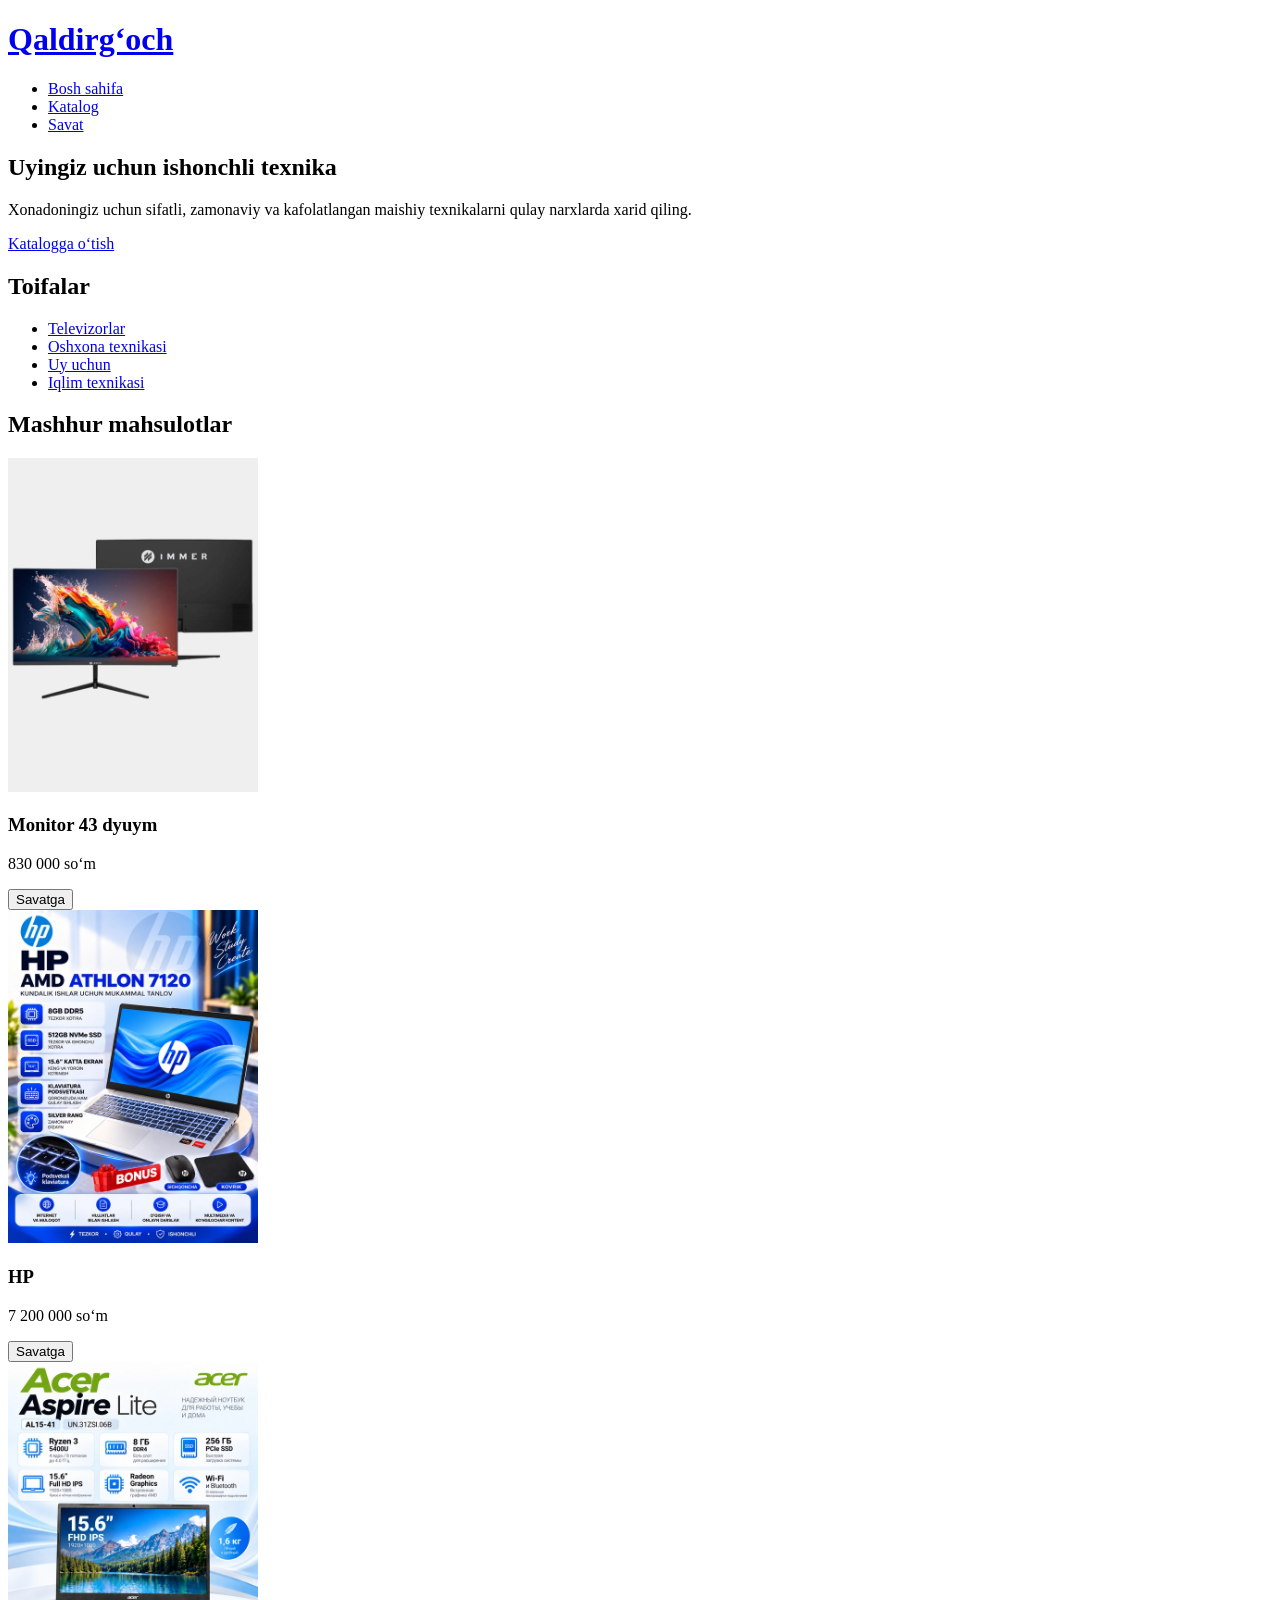
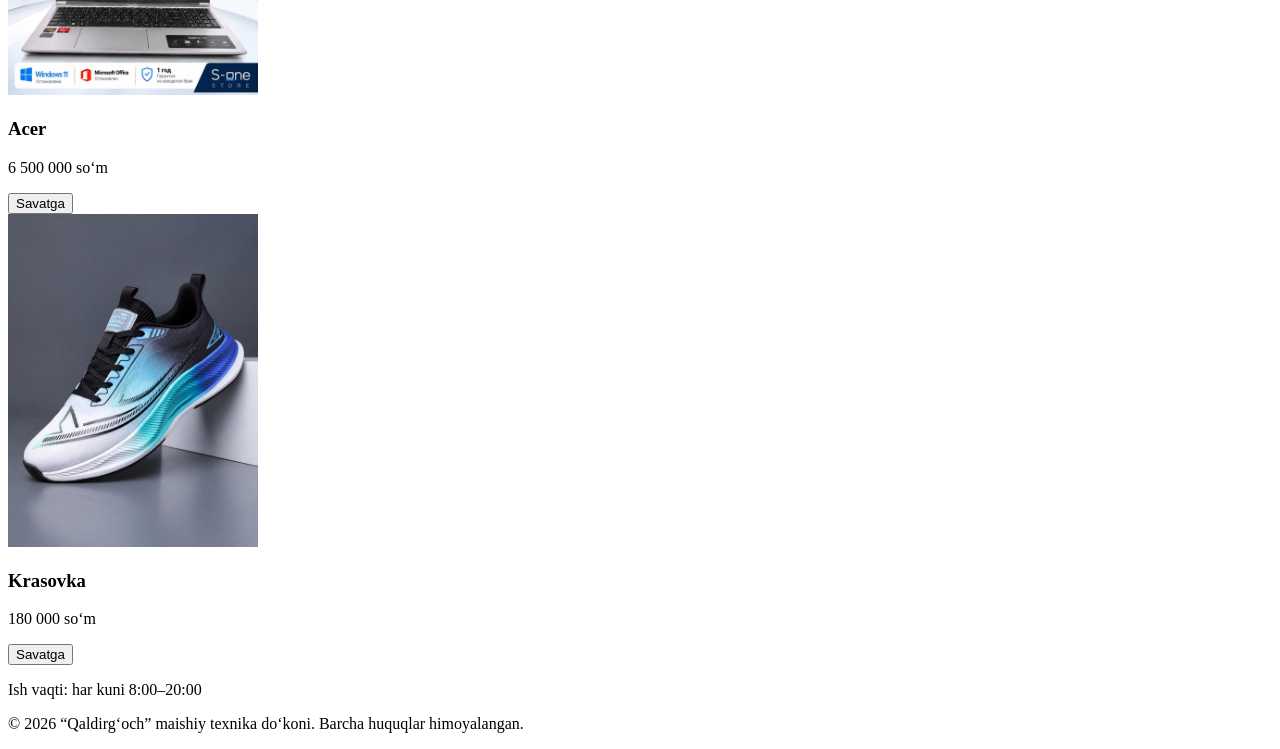
==== index.html @ 7d90907d "html qismi yakunlandi" ====
<!DOCTYPE html>
<html lang="uz">
<head>
    <meta charset="UTF-8">
    <meta name="viewport" content="width=device-width, initial-scale=1.0">
    <title>Qaldirg‘och — Maishiy texnika do‘koni</title>
</head>
<body>

    <!-- Header qismi -->
    <header>
        <h1><a href="index.html">Qaldirg‘och</a></h1>
        <nav>
            <ul>
                <li><a href="index.html">Bosh sahifa</a></li>
                <li><a href="katalog.html">Katalog</a></li>
                <li><a href="savat.html">Savat</a></li>
            </ul>
        </nav>
    </header>

    <!-- Asosiy mazmun -->
    <main>
        <!-- Banner bo'limi -->
        <section>
            <h2>Uyingiz uchun ishonchli texnika</h2>
            <p>Xonadoningiz uchun sifatli, zamonaviy va kafolatlangan maishiy texnikalarni qulay narxlarda xarid qiling.</p>
            <a href="katalog.html">Katalogga o‘tish</a>
        </section>

        <!-- Toifalar bo'limi -->
        <section>
            <h2>Toifalar</h2>
            <ul>
                <li><a href="katalog.html?category=televizorlar">Televizorlar</a></li>
                <li><a href="katalog.html?category=oshxona">Oshxona texnikasi</a></li>
                <li><a href="katalog.html?category=uy-uchun">Uy uchun</a></li>
                <li><a href="katalog.html?category=iqlim">Iqlim texnikasi</a></li>
            </ul>
        </section>

        <!-- Mashhur mahsulotlar bo'limi -->
        <section>
            <h2>Mashhur mahsulotlar</h2>

            <!-- 1-mahsulot -->
            <article>
                <img src="rasmlar/monitor.png" alt="Monitor 43 dyuym" width="250">
                <h3>Monitor 43 dyuym</h3>
                <p>830 000 so‘m</p>
                <button type="button">Savatga</button>
            </article>

            <!-- 2-mahsulot -->
            <article>
                <img src="rasmlar/hp.png" alt="HP noutbuki" width="250">
                <h3>HP</h3>
                <p>7 200 000 so‘m</p>
                <button type="button">Savatga</button>
            </article>

            <!-- 3-mahsulot -->
            <article>
                <img src="rasmlar/acer-8-256.png" alt="Acer noutbuki" width="250">
                <h3>Acer</h3>
                <p>6 500 000 so‘m</p>
                <button type="button">Savatga</button>
            </article>

            <!-- 4-mahsulot -->
            <article>
                <img src="rasmlar/krasovka.png" alt="Krasovka" width="250">
                <h3>Krasovka</h3>
                <p>180 000 so‘m</p>
                <button type="button">Savatga</button>
            </article>
        </section>
    </main>

    <!-- Footer qismi -->
    <footer>
        <p>Ish vaqti: har kuni 8:00–20:00</p>
        <p>&copy; 2026 “Qaldirg‘och” maishiy texnika do‘koni. Barcha huquqlar himoyalangan.</p>
    </footer>

</body>
</html>
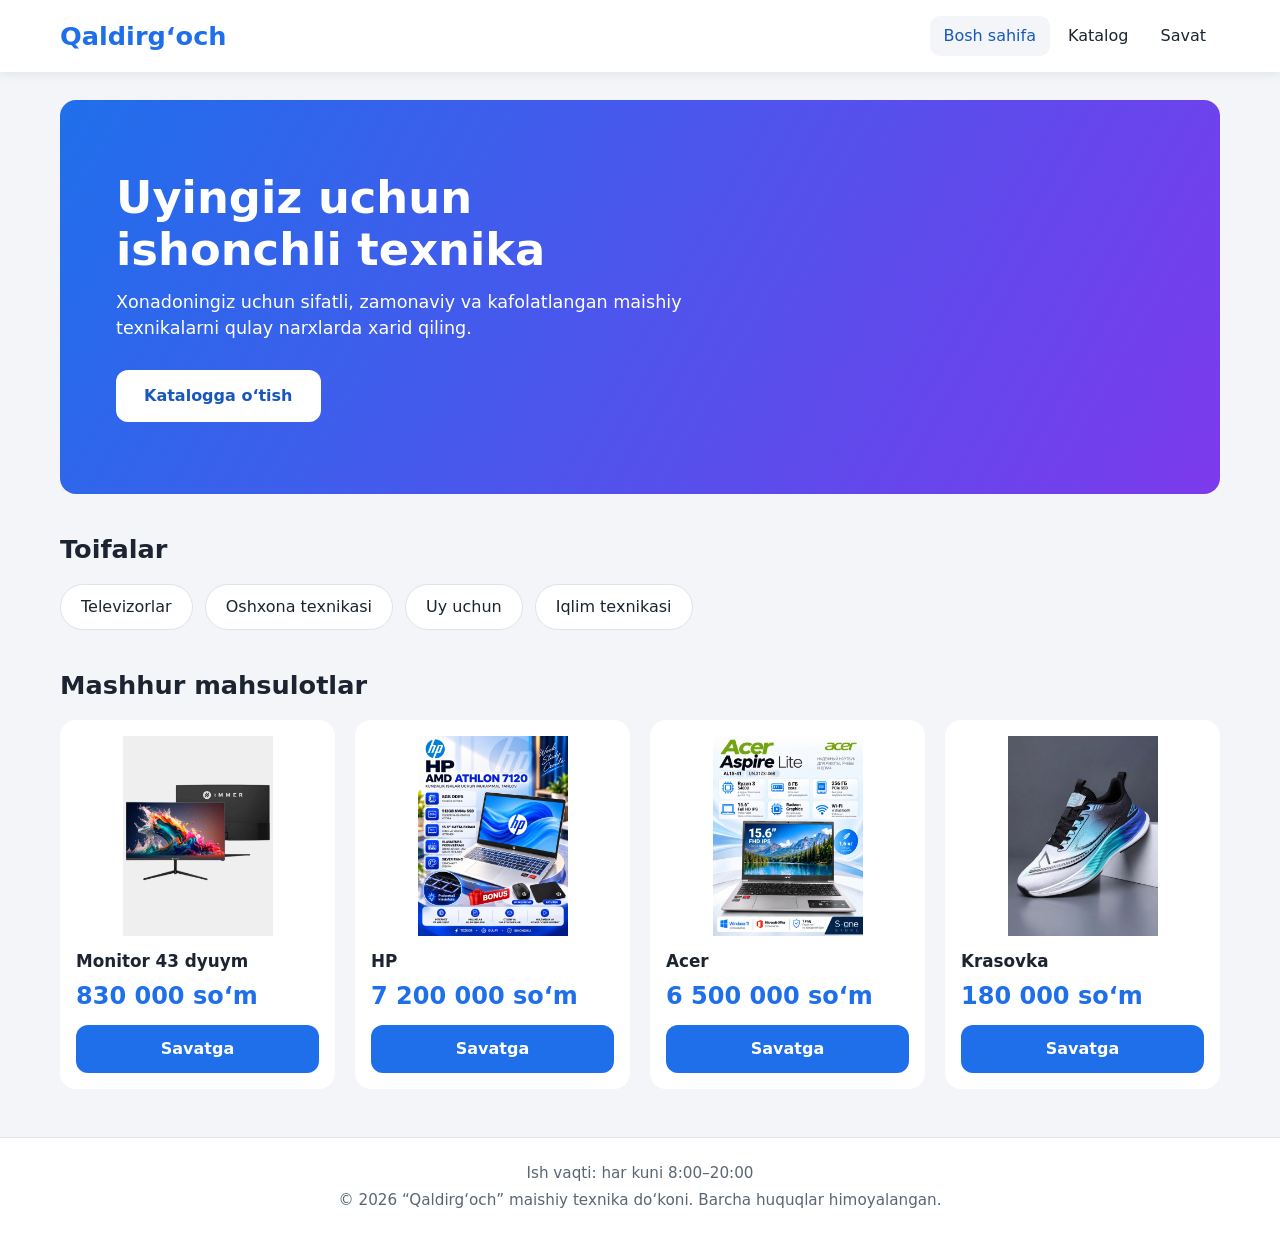
==== commit 3721b66c: "css qo'shildi" ====
--- a/index.html
+++ b/index.html
@@ -4,15 +4,16 @@
     <meta charset="UTF-8">
     <meta name="viewport" content="width=device-width, initial-scale=1.0">
     <title>Qaldirg‘och — Maishiy texnika do‘koni</title>
+    <link rel="stylesheet" href="style.css">
 </head>
 <body>
 
     <!-- Header qismi -->
-    <header>
-        <h1><a href="index.html">Qaldirg‘och</a></h1>
+    <header class="header">
+        <h1 class="logo"><a href="index.html">Qaldirg‘och</a></h1>
         <nav>
-            <ul>
-                <li><a href="index.html">Bosh sahifa</a></li>
+            <ul class="menyu">
+                <li><a href="index.html" aria-current="page">Bosh sahifa</a></li>
                 <li><a href="katalog.html">Katalog</a></li>
                 <li><a href="savat.html">Savat</a></li>
             </ul>
@@ -20,18 +21,18 @@
     </header>
 
     <!-- Asosiy mazmun -->
-    <main>
+    <main class="asosiy">
         <!-- Banner bo'limi -->
-        <section>
-            <h2>Uyingiz uchun ishonchli texnika</h2>
-            <p>Xonadoningiz uchun sifatli, zamonaviy va kafolatlangan maishiy texnikalarni qulay narxlarda xarid qiling.</p>
-            <a href="katalog.html">Katalogga o‘tish</a>
+        <section class="banner">
+            <h2 class="banner-sarlavha">Uyingiz uchun ishonchli texnika</h2>
+            <p class="banner-matn">Xonadoningiz uchun sifatli, zamonaviy va kafolatlangan maishiy texnikalarni qulay narxlarda xarid qiling.</p>
+            <a class="banner-tugma" href="katalog.html">Katalogga o‘tish</a>
         </section>
 
         <!-- Toifalar bo'limi -->
-        <section>
-            <h2>Toifalar</h2>
-            <ul>
+        <section class="bolim">
+            <h2 class="bolim-sarlavha">Toifalar</h2>
+            <ul class="toifalar">
                 <li><a href="katalog.html?category=televizorlar">Televizorlar</a></li>
                 <li><a href="katalog.html?category=oshxona">Oshxona texnikasi</a></li>
                 <li><a href="katalog.html?category=uy-uchun">Uy uchun</a></li>
@@ -40,45 +41,47 @@
         </section>
 
         <!-- Mashhur mahsulotlar bo'limi -->
-        <section>
-            <h2>Mashhur mahsulotlar</h2>
+        <section class="bolim">
+            <h2 class="bolim-sarlavha">Mashhur mahsulotlar</h2>
 
-            <!-- 1-mahsulot -->
-            <article>
-                <img src="rasmlar/monitor.png" alt="Monitor 43 dyuym" width="250">
-                <h3>Monitor 43 dyuym</h3>
-                <p>830 000 so‘m</p>
-                <button type="button">Savatga</button>
-            </article>
+            <div class="mahsulotlar">
+                <!-- 1-mahsulot -->
+                <article class="kartochka">
+                    <img class="kartochka-rasm" src="rasmlar/monitor.png" alt="Monitor 43 dyuym" width="250">
+                    <h3 class="kartochka-nomi">Monitor 43 dyuym</h3>
+                    <p class="narx">830 000 so‘m</p>
+                    <button class="tugma" type="button">Savatga</button>
+                </article>
 
-            <!-- 2-mahsulot -->
-            <article>
-                <img src="rasmlar/hp.png" alt="HP noutbuki" width="250">
-                <h3>HP</h3>
-                <p>7 200 000 so‘m</p>
-                <button type="button">Savatga</button>
-            </article>
+                <!-- 2-mahsulot -->
+                <article class="kartochka">
+                    <img class="kartochka-rasm" src="rasmlar/hp.png" alt="HP noutbuki" width="250">
+                    <h3 class="kartochka-nomi">HP</h3>
+                    <p class="narx">7 200 000 so‘m</p>
+                    <button class="tugma" type="button">Savatga</button>
+                </article>
 
-            <!-- 3-mahsulot -->
-            <article>
-                <img src="rasmlar/acer-8-256.png" alt="Acer noutbuki" width="250">
-                <h3>Acer</h3>
-                <p>6 500 000 so‘m</p>
-                <button type="button">Savatga</button>
-            </article>
+                <!-- 3-mahsulot -->
+                <article class="kartochka">
+                    <img class="kartochka-rasm" src="rasmlar/acer-8-256.png" alt="Acer noutbuki" width="250">
+                    <h3 class="kartochka-nomi">Acer</h3>
+                    <p class="narx">6 500 000 so‘m</p>
+                    <button class="tugma" type="button">Savatga</button>
+                </article>
 
-            <!-- 4-mahsulot -->
-            <article>
-                <img src="rasmlar/krasovka.png" alt="Krasovka" width="250">
-                <h3>Krasovka</h3>
-                <p>180 000 so‘m</p>
-                <button type="button">Savatga</button>
-            </article>
+                <!-- 4-mahsulot -->
+                <article class="kartochka">
+                    <img class="kartochka-rasm" src="rasmlar/krasovka.png" alt="Krasovka" width="250">
+                    <h3 class="kartochka-nomi">Krasovka</h3>
+                    <p class="narx">180 000 so‘m</p>
+                    <button class="tugma" type="button">Savatga</button>
+                </article>
+            </div>
         </section>
     </main>
 
     <!-- Footer qismi -->
-    <footer>
+    <footer class="footer">
         <p>Ish vaqti: har kuni 8:00–20:00</p>
         <p>&copy; 2026 “Qaldirg‘och” maishiy texnika do‘koni. Barcha huquqlar himoyalangan.</p>
     </footer>
--- a/style.css
+++ b/style.css
@@ -0,0 +1,305 @@
+/* ===== Ranglar va umumiy o‘lchamlar ===== */
+:root {
+    --asosiy: #1F6FEB;
+    --asosiy-toq: #1858BD;
+    --binafsha: #7C3AED;
+    --fon: #F3F5F8;
+    --oq: #FFFFFF;
+    --matn: #1B2430;
+    --matn-och: #5B6675;
+    --chegara: #DDE3EA;
+
+    --radius: 16px;
+    --soya: 0 2px 10px rgba(27, 36, 48, 0.08);
+    --soya-katta: 0 12px 28px rgba(27, 36, 48, 0.16);
+    --kenglik: 1200px;
+}
+
+/* ===== Umumiy sozlamalar ===== */
+* {
+    box-sizing: border-box;
+    margin: 0;
+    padding: 0;
+}
+
+body {
+    display: flex;
+    flex-direction: column;
+    min-height: 100vh;
+    background: var(--fon);
+    color: var(--matn);
+    font-family: system-ui, -apple-system, "Segoe UI", Roboto, Arial, sans-serif;
+    line-height: 1.5;
+}
+
+a {
+    color: inherit;
+    text-decoration: none;
+}
+
+ul {
+    list-style: none;
+}
+
+/* Klaviatura bilan yurganda tanlangan element ko‘rinib tursin */
+a:focus-visible,
+button:focus-visible {
+    outline: 3px solid var(--asosiy);
+    outline-offset: 3px;
+}
+
+/* ===== Header: logo chapda, menyu o‘ngda ===== */
+.header {
+    display: flex;
+    justify-content: space-between;
+    align-items: center;
+    gap: 12px 24px;
+    /* Fon butun ekranda, mazmun esa 1200px ichida turadi */
+    padding: 16px max(20px, calc((100% - var(--kenglik)) / 2 + 20px));
+    background: var(--oq);
+    box-shadow: var(--soya);
+}
+
+.logo {
+    color: var(--asosiy);
+    font-size: 1.6rem;
+    line-height: 1.2;
+}
+
+.menyu {
+    display: flex;
+    flex-wrap: wrap;
+    gap: 4px;
+}
+
+.menyu a {
+    display: block;
+    padding: 8px 14px;
+    border-radius: 10px;
+    font-weight: 500;
+    transition: background-color 0.2s, color 0.2s;
+}
+
+.menyu a:hover,
+.menyu a[aria-current="page"] {
+    background: var(--fon);
+    color: var(--asosiy-toq);
+}
+
+/* ===== Asosiy qism va bo‘limlar ===== */
+.asosiy {
+    flex: 1;
+    width: 100%;
+    max-width: var(--kenglik);
+    margin: 0 auto;
+    padding: 28px 20px 48px;
+}
+
+.bolim {
+    margin-top: 40px;
+}
+
+.bolim:first-child {
+    margin-top: 0;
+}
+
+.bolim-sarlavha {
+    margin-bottom: 18px;
+    font-size: 1.6rem;
+    line-height: 1.25;
+}
+
+/* ===== Banner: ko‘kdan binafsharangga o‘tadigan fon ===== */
+.banner {
+    padding: 72px 56px;
+    border-radius: var(--radius);
+    background: linear-gradient(120deg, var(--asosiy), var(--binafsha));
+    color: var(--oq);
+}
+
+.banner-sarlavha {
+    max-width: 18ch;
+    margin-bottom: 14px;
+    font-size: 2.8rem;
+    line-height: 1.15;
+    text-wrap: balance;
+}
+
+.banner-matn {
+    max-width: 52ch;
+    margin-bottom: 28px;
+    font-size: 1.1rem;
+}
+
+.banner-tugma {
+    display: inline-block;
+    padding: 14px 28px;
+    border-radius: 12px;
+    background: var(--oq);
+    color: var(--asosiy-toq);
+    font-weight: 600;
+    transition: box-shadow 0.2s;
+}
+
+.banner-tugma:hover {
+    box-shadow: 0 8px 20px rgba(0, 0, 0, 0.25);
+}
+
+.banner-tugma:focus-visible {
+    outline-color: var(--oq);
+}
+
+/* ===== Toifalar: yumaloq “tabletkalar” ===== */
+.toifalar {
+    display: flex;
+    flex-wrap: wrap;
+    gap: 12px;
+}
+
+.toifalar a {
+    display: block;
+    padding: 10px 20px;
+    border: 1px solid var(--chegara);
+    border-radius: 999px;
+    background: var(--oq);
+    font-weight: 500;
+    transition: background-color 0.2s, border-color 0.2s, color 0.2s;
+}
+
+.toifalar a:hover {
+    border-color: var(--asosiy);
+    background: var(--asosiy);
+    color: var(--oq);
+}
+
+/* ===== Mahsulotlar to‘ri: ustunlar soni ekranga qarab o‘zgaradi ===== */
+.mahsulotlar {
+    display: grid;
+    grid-template-columns: repeat(auto-fill, minmax(min(240px, 100%), 1fr));
+    gap: 20px;
+}
+
+/* ===== Mahsulot kartochkasi ===== */
+.kartochka {
+    display: flex;
+    flex-direction: column;
+    padding: 16px;
+    border-radius: var(--radius);
+    background: var(--oq);
+    transition: box-shadow 0.2s;
+}
+
+.kartochka:hover {
+    box-shadow: var(--soya-katta);
+}
+
+.kartochka-rasm {
+    width: 100%;
+    height: 200px;
+    margin-bottom: 14px;
+    object-fit: contain;
+    color: var(--matn-och);
+    font-size: 0.9rem;
+}
+
+.kartochka-nomi {
+    font-size: 1.05rem;
+    line-height: 1.35;
+}
+
+.kartochka-toifa {
+    margin-top: 4px;
+    color: var(--matn-och);
+    font-size: 0.9rem;
+}
+
+/* margin-top: auto — narx va tugma barcha kartochkalarda bir chiziqda turadi */
+.narx {
+    margin-top: auto;
+    padding: 10px 0 14px;
+    color: var(--asosiy);
+    font-size: 1.5rem;
+    font-weight: 700;
+    line-height: 1.2;
+    white-space: nowrap;
+}
+
+.tugma {
+    width: 100%;
+    padding: 12px 16px;
+    border: none;
+    border-radius: 12px;
+    background: var(--asosiy);
+    color: var(--oq);
+    font: inherit;
+    font-weight: 600;
+    cursor: pointer;
+    transition: background-color 0.2s;
+}
+
+.tugma:hover {
+    background: var(--asosiy-toq);
+}
+
+/* ===== Footer ===== */
+.footer {
+    padding: 24px 20px;
+    border-top: 1px solid var(--chegara);
+    background: var(--oq);
+    color: var(--matn-och);
+    font-size: 0.95rem;
+    text-align: center;
+}
+
+.footer p + p {
+    margin-top: 4px;
+}
+
+/* ===== Telefon: 600px dan tor ekranlar ===== */
+@media (max-width: 599.98px) {
+    .header {
+        flex-direction: column;
+        padding: 14px 16px;
+    }
+
+    .menyu {
+        justify-content: center;
+    }
+
+    .menyu a {
+        padding: 10px 12px;
+    }
+
+    .asosiy {
+        padding: 16px 16px 36px;
+    }
+
+    .bolim {
+        margin-top: 30px;
+    }
+
+    .bolim-sarlavha {
+        font-size: 1.35rem;
+    }
+
+    .banner {
+        padding: 32px 22px;
+    }
+
+    .banner-sarlavha {
+        font-size: 1.75rem;
+    }
+
+    .banner-matn {
+        margin-bottom: 20px;
+        font-size: 1rem;
+    }
+
+    .banner-tugma {
+        padding: 12px 22px;
+    }
+
+    .toifalar {
+        gap: 8px;
+    }
+}
